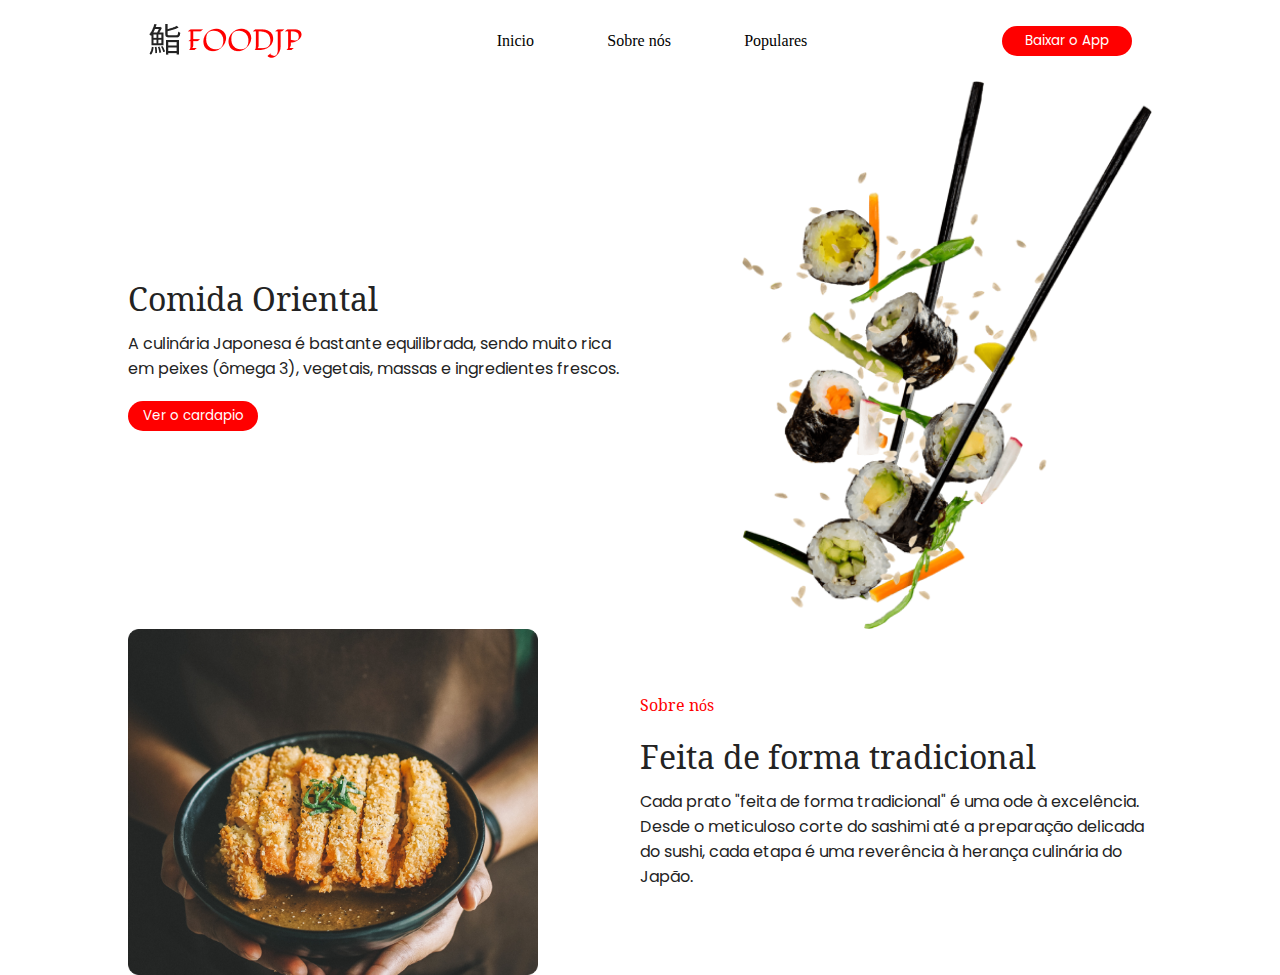
==== src/index.html @ a8c28cef "Ciração de uma home page de cardapio" ====
<!DOCTYPE html>
<html lang="pt-br">
<head>
    <meta charset="UTF-8">
    <meta name="viewport" content="width=device-width, initial-scale=1.0">
    <link rel="stylesheet" href="style.css">
    <link rel="preconnect" href="https://fonts.googleapis.com">
    <link rel="preconnect" href="https://fonts.gstatic.com" crossorigin>
    <link href="https://fonts.googleapis.com/css2?family=Koh+Santepheap:wght@100;300;400;700;900&display=swap" rel="stylesheet">
    <link href="https://fonts.googleapis.com/css2?family=Koh+Santepheap:wght@100;300;400;700;900&family=Poppins:ital,wght@0,100;0,200;0,300;0,400;0,500;0,600;0,700;0,800;0,900;1,100;1,200;1,300;1,400;1,500;1,600;1,700;1,800;1,900&display=swap" rel="stylesheet">

    <link rel="shortcut icon" href="./assets/favicon.ico" type="image/x-icon">
    <title>FoodJP</title>
</head>

<body>
    <header>
        <img src="./assets/logo.png" alt="Logo FoodJp" class="logo">

        <nav>
            <ul>
                <li>Inicio</li>
                <li>Sobre nós</li>
                <li>Populares</li>
            </ul>
            
        </nav>

        <button>Baixar o App</button>

    </header>

    <main>
        <section>
            <div>
                <p class="title">Comida Oriental</p>
                <p>A culinária Japonesa é bastante equilibrada, sendo muito rica em peixes (ômega 3), vegetais, massas e ingredientes frescos.</p>
                <button>Ver o cardapio</button>
            </div>
            <img src="./assets/sushi com hashi.png" alt="Foto de sushi">
        </section>

        <section>
            <img src="./assets/img segurando prato.png" alt="Bowl de comida">

            <div>
                <p class="about">Sobre nós</p>
                <p class="title">Feita de forma tradicional</p>
                <p>Cada prato "feita de forma tradicional" é uma ode à excelência. Desde o meticuloso corte do sashimi até a preparação delicada do sushi, cada etapa é uma reverência à herança culinária do Japão.</p>
            </div>
        </section>
    </main>
    
</body>
</html>
---- src/style.css ----
* {
  margin: 0;
  padding: 0;
  box-sizing: border-box;
}

body {
  margin: 0 10%;
}

header {
  display: flex;
  padding: 20px;
  justify-content: space-between;
  align-items: center;
}

ul {
  display: flex;
  align-items: center;
  justify-content: space-around;
  width: 30vw;
  list-style: none;
}

button {
  width: 130px;
  height: 30px;
  border-radius: 60px;
  background-color: #ff0000;
  color: white;
  border: none;
  font-size: 0, 5rem;
  font-family: Poppins;
}

section {
  display: flex;
  justify-content: space-between;
  align-items: center;
}
section img {
  width: 40%;
  height: auto;
}
section div {
  display: flex;
  width: 50%;
  flex-direction: column;
}
section div .title {
  font-size: 2rem;
  font-family: "Koh Santepheap";
  padding: 0 100px 10px 0;
  color: #232323;
}
section div p {
  font-size: 0, 5rem;
  font-family: Poppins;
  padding: 0 0 20px 0;
  color: #232323;
}
section div .about {
  font-size: 1rem;
  font-family: "Koh Santepheap";
  color: #ff0000;
}/*# sourceMappingURL=style.css.map */
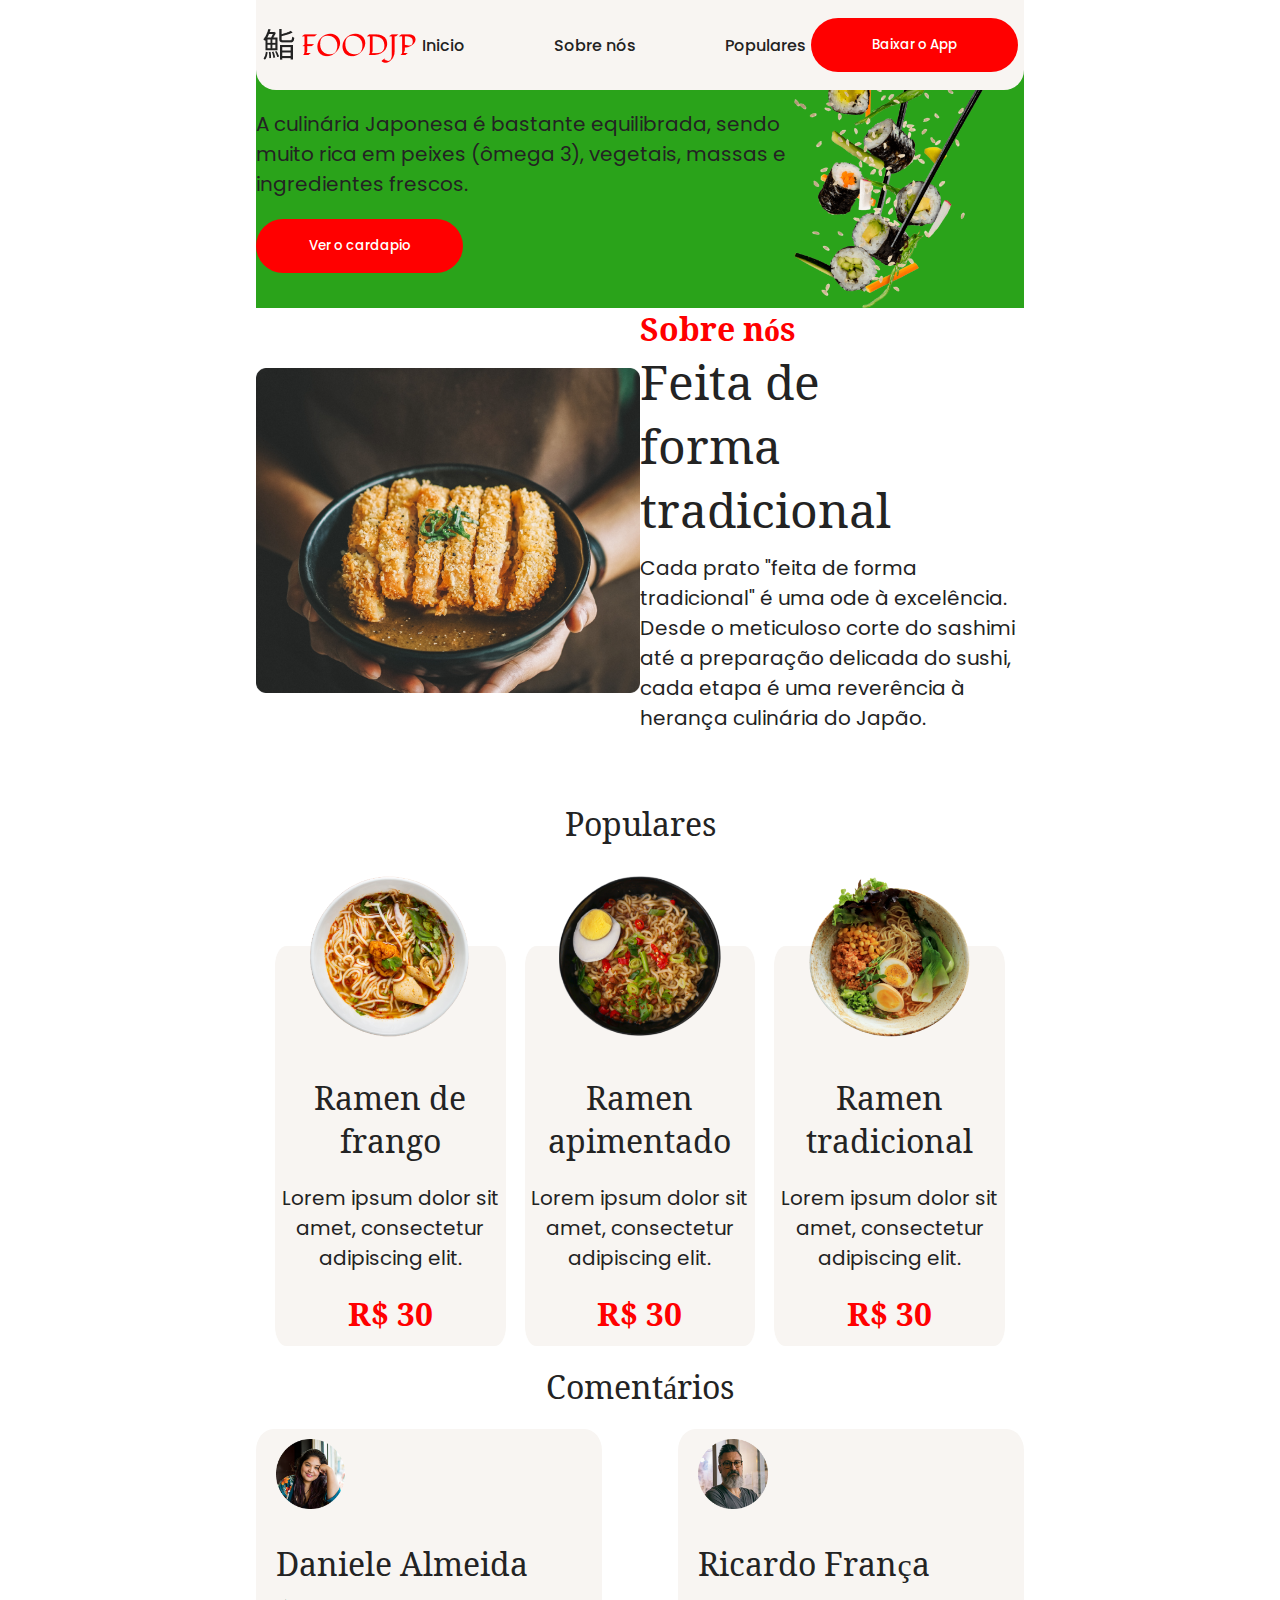
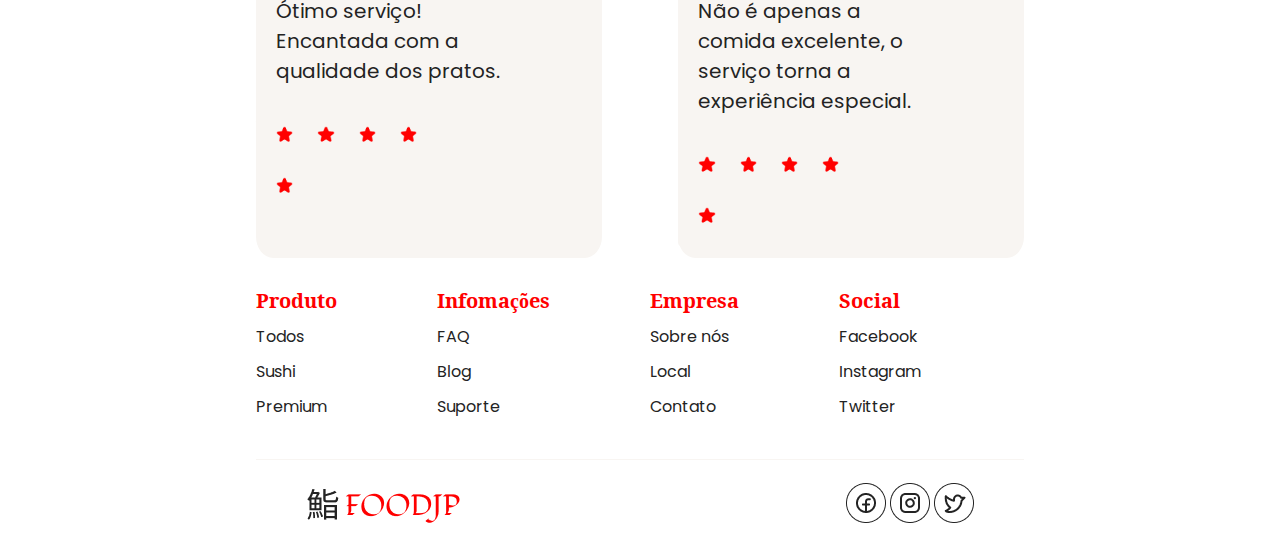
==== commit e1448029: "Feita muitas alterações nao sei nem o que commitar." ====
--- a/src/index.html
+++ b/src/index.html
@@ -1,29 +1,40 @@
 <!DOCTYPE html>
 <html lang="pt-br">
+
 <head>
     <meta charset="UTF-8">
     <meta name="viewport" content="width=device-width, initial-scale=1.0">
     <link rel="stylesheet" href="style.css">
     <link rel="preconnect" href="https://fonts.googleapis.com">
     <link rel="preconnect" href="https://fonts.gstatic.com" crossorigin>
-    <link href="https://fonts.googleapis.com/css2?family=Koh+Santepheap:wght@100;300;400;700;900&display=swap" rel="stylesheet">
-    <link href="https://fonts.googleapis.com/css2?family=Koh+Santepheap:wght@100;300;400;700;900&family=Poppins:ital,wght@0,100;0,200;0,300;0,400;0,500;0,600;0,700;0,800;0,900;1,100;1,200;1,300;1,400;1,500;1,600;1,700;1,800;1,900&display=swap" rel="stylesheet">
+    <link href="https://fonts.googleapis.com/css2?family=Koh+Santepheap:wght@100;300;400;700;900&display=swap"
+        rel="stylesheet">
+    <link
+        href="https://fonts.googleapis.com/css2?family=Koh+Santepheap:wght@100;300;400;700;900&family=Poppins:ital,wght@0,100;0,200;0,300;0,400;0,500;0,600;0,700;0,800;0,900;1,100;1,200;1,300;1,400;1,500;1,600;1,700;1,800;1,900&display=swap"
+        rel="stylesheet">
 
     <link rel="shortcut icon" href="./assets/favicon.ico" type="image/x-icon">
     <title>FoodJP</title>
+
+    <style>
+        /* Estilo básico para o scroll suave */
+        html {
+            scroll-behavior: smooth;
+        }
+    </style>
+
 </head>
 
 <body>
     <header>
         <img src="./assets/logo.png" alt="Logo FoodJp" class="logo">
 
-        <nav>
+        <nav class="navCabecario">
             <ul>
-                <li>Inicio</li>
-                <li>Sobre nós</li>
-                <li>Populares</li>
+                <li><a href="#inicio">Inicio</a></li>
+                <li><a href="#sobreNos">Sobre nós</a></li>
+                <li><a href="#populares">Populares</a></li>
             </ul>
-            
         </nav>
 
         <button>Baixar o App</button>
@@ -31,25 +42,126 @@
     </header>
 
     <main>
-        <section>
+        <section class="inicio" id="inicio"> <!--Inicio-->
             <div>
-                <p class="title">Comida Oriental</p>
+                <h2>Comida Oriental</h2>
                 <p>A culinária Japonesa é bastante equilibrada, sendo muito rica em peixes (ômega 3), vegetais, massas e ingredientes frescos.</p>
                 <button>Ver o cardapio</button>
             </div>
-            <img src="./assets/sushi com hashi.png" alt="Foto de sushi">
+
+            <img class="sushi" src="./assets/sushi com hashi.png" alt="Foto de sushi">
         </section>
 
-        <section>
-            <img src="./assets/img segurando prato.png" alt="Bowl de comida">
+        <section class="sobreNos" id="sobreNos"> <!--Sobre nos-->
+            <img class="noodle" src="./assets/img segurando prato.png" alt="Bowl de comida">
 
             <div>
-                <p class="about">Sobre nós</p>
-                <p class="title">Feita de forma tradicional</p>
+                <h3 class="sobreNosTxt">Sobre nós</h3>
+                <h2>Feita de forma tradicional</h2>
                 <p>Cada prato "feita de forma tradicional" é uma ode à excelência. Desde o meticuloso corte do sashimi até a preparação delicada do sushi, cada etapa é uma reverência à herança culinária do Japão.</p>
             </div>
         </section>
+        
+        <h1 class="popularesTxt" >Populares</h1>
+
+        <section class="populares" > <!--Populares-->
+
+            <div>
+                <img src="./assets/noodle branco.png" alt="Bowl branco com macarrão">
+                <h3>Ramen de frango</h3>
+                <p>Lorem ipsum dolor sit amet, consectetur adipiscing elit.</p>
+                <p class="preco">R$ 30</p>
+            </div>
+
+            <div>
+                <img src="./assets/noodle preto.png" alt="Bowl preto com macarrão">
+                <h3>Ramen apimentado</h3>
+                <p>Lorem ipsum dolor sit amet, consectetur adipiscing elit.</p>
+                <p class="preco">R$ 30</p>
+            </div>
+
+            <div>
+                <img src="./assets/noodle bege.png" alt="Bowl bege com macarrão">
+                <h3>Ramen tradicional</h3>
+                <p>Lorem ipsum dolor sit amet, consectetur adipiscing elit.</p>
+                <p class="preco">R$ 30</p>
+            </div>
+        </section>
+
+        <h1 class="comentarioTxt">Comentários</h1>
+
+        <section class="comentarios"> <!--Comentarios-->
+            <div>
+                <img src="./assets/img profile 1.png" alt="Foto de muma mulher">
+                <h3>Daniele Almeida</h3>
+                <p>Ótimo serviço! Encantada com a qualidade dos pratos.</p>
+
+                <div class="avaliacao">
+                    <img src="./assets/Star.png" alt="Estrela vermelha">
+                    <img src="./assets/Star.png" alt="Estrela vermelha">
+                    <img src="./assets/Star.png" alt="Estrela vermelha">
+                    <img src="./assets/Star.png" alt="Estrela vermelha">
+                    <img src="./assets/Star.png" alt="Estrela vermelha">
+                </div>
+            </div>
+
+            <div>
+                <img src="./assets/img profile 2.png" alt="Foto de um homem">
+                <h3>Ricardo França</h3>
+                <p>Não é apenas a comida excelente, o serviço torna a experiência especial.</p>
+                
+                <div class="avaliacao">
+                    <img src="./assets/Star.png" alt="Estrela vermelha">
+                    <img src="./assets/Star.png" alt="Estrela vermelha">
+                    <img src="./assets/Star.png" alt="Estrela vermelha">
+                    <img src="./assets/Star.png" alt="Estrela vermelha">
+                    <img src="./assets/Star.png" alt="Estrela vermelha">
+                </div>
+            </div>
+
+        </section>
+
+        <nav class="navFooter">
+            <ul>
+                <h2>Produto</h2>
+                <li><a href="#">Todos</a></li>
+                <li><a href="#">Sushi</a></li>
+                <li><a href="#">Premium</a></li>
+            </ul>
+            <ul>
+                <h2>Infomações</h2>
+                <li><a href="#">FAQ</a></li>
+                <li><a href="#">Blog</a></li>
+                <li><a href="#">Suporte</a></li>
+            </ul>
+            <ul>
+                <h2>Empresa</h2>
+                <li><a href="#">Sobre nós</a></li>
+                <li><a href="#">Local</a></li>
+                <li><a href="#">Contato</a></li>
+            </ul>
+            <ul>
+                <h2>Social</h2>
+                <li><a href="#">Facebook</a></li>
+                <li><a href="#">Instagram</a></li>
+                <li><a href="#">Twitter</a></li>
+            </ul>
+        </nav>
     </main>
-    
+
+    <hr class="linhaFooter">
+
+    <footer>
+        <img src="./assets/logo.png" alt="">
+
+        <nav>
+            <ul>
+                <il><a href="#"><img src="./assets/face.png" alt="Logo facebook"></a></il>
+                <il><a href="#"><img src="./assets/insta.png" alt="Logo instagram"></a></il>
+                <il><a href="#"><img src="./assets/twwiter X.png" alt="Logo twitter"></a></il>
+            </ul>
+        </nav>
+    </footer>
 </body>
+
 </html>--- a/src/style.css
+++ b/src/style.css
@@ -5,63 +5,238 @@
 }
 
 body {
-  margin: 0 10%;
+  width: 60vw;
+  margin: 0 auto;
 }
 
 header {
   display: flex;
-  padding: 20px;
+  width: 60vw;
+  height: 10vh;
+  margin: 0 auto;
+  justify-content: space-evenly;
+  align-items: center;
+  position: fixed;
+  z-index: 1000;
+  background-color: #F8F5F2;
+  border-radius: 0 0 20px 20px;
+}
+header .navCabecario ul {
+  display: flex;
   justify-content: space-between;
-  align-items: center;
-}
-
-ul {
-  display: flex;
-  align-items: center;
-  justify-content: space-around;
   width: 30vw;
-  list-style: none;
+  list-style-type: none;
+}
+header .navCabecario ul li {
+  font-size: 1, 25rem;
+  font-family: Poppins;
+  font-weight: 500;
+  color: #232323;
+}
+header .navCabecario ul li a {
+  text-decoration: none;
+  color: #232323;
+}
+
+.inicio {
+  display: flex;
+  justify-content: space-evenly;
+  align-items: center;
+  background-color: #2aa31a;
+}
+.inicio .sushi {
+  width: 30%;
+  height: auto;
+}
+.inicio h2 {
+  font-size: 3rem;
+  font-family: "Koh Santepheap";
+  font-weight: 400;
+  padding: 0 100px 10px 0;
+  color: #232323;
+}
+.inicio p {
+  font-size: 1.25rem;
+  font-family: "Poppins";
+  padding: 0 0 20px 0;
+  color: #232323;
+}
+
+.sobreNos {
+  display: flex;
+  justify-content: space-evenly;
+  align-items: center;
+}
+.sobreNos .noodle {
+  width: 50%;
+  height: auto;
+}
+.sobreNos .sobreNosTxt {
+  color: #ff0000;
+  font-family: "Koh Santepheap";
+  font-size: 2rem;
+}
+.sobreNos h2 {
+  font-size: 3rem;
+  font-family: "Koh Santepheap";
+  font-weight: 400;
+  padding: 0 100px 10px 0;
+  color: #232323;
+}
+.sobreNos p {
+  font-size: 1.25rem;
+  font-family: "Poppins";
+  padding: 0 0 20px 0;
+  color: #232323;
+}
+
+.popularesTxt {
+  display: flex;
+  justify-content: center;
+  margin: 50px 0 100px 0;
+  font-size: 2rem;
+  font-family: "Koh Santepheap";
+  font-weight: 400;
+  color: #232323;
+}
+
+.populares {
+  display: flex;
+  justify-content: space-evenly;
+}
+.populares div {
+  display: flex;
+  flex-direction: column;
+  align-items: center;
+  text-align: center;
+  border-radius: 5%;
+  background-color: #F8F5F2;
+  width: 30%;
+}
+.populares div img {
+  width: 70%;
+  position: relative;
+  top: -70px;
+}
+.populares div h3 {
+  margin: -30px 0px 20px 0px;
+  font-size: 2rem;
+  font-family: "Koh Santepheap";
+  font-weight: 400;
+  color: #232323;
+}
+.populares div p {
+  font-size: 1.25rem;
+  font-family: "Poppins";
+  padding: 0 0 20px 0;
+  color: #232323;
+}
+.populares div .preco {
+  font-size: 2rem;
+  font-family: "Koh Santepheap";
+  font-weight: bold;
+  padding: 0 0 10px 0;
+  color: #ff0000;
+}
+
+.comentarioTxt {
+  display: flex;
+  justify-content: center;
+  margin: 20px 0 20px 0;
+  font-size: 2rem;
+  font-family: "Koh Santepheap";
+  font-weight: 400;
+  color: #232323;
+}
+
+.comentarios {
+  display: flex;
+  justify-content: space-between;
+}
+.comentarios div {
+  width: 45%;
+  border-radius: 5%;
+  background-color: #F8F5F2;
+}
+.comentarios img {
+  width: 20%;
+  margin: 10px 0 20px 20px;
+}
+.comentarios h3 {
+  width: 80%;
+  display: flex;
+  margin: 10px 0 10px 20px;
+  font-size: 2rem;
+  font-family: "Koh Santepheap";
+  font-weight: 400;
+  color: #232323;
+}
+.comentarios p {
+  width: 70%;
+  margin: 10px 0 20px 20px;
+  font-size: 1.25rem;
+  font-family: "Poppins";
+  padding: 0 0 20px 0;
+  color: #232323;
+}
+.comentarios .avaliacao {
+  flex-direction: row;
+  width: 50%;
+  margin: -10px 0 10px 0px;
+}
+.comentarios .avaliacao img {
+  width: 10%;
+}
+
+.navFooter {
+  display: flex;
+  margin: 30px 0 30px 0;
+  gap: 100px;
+}
+.navFooter ul {
+  list-style-type: none;
+}
+.navFooter ul h2 {
+  display: flex;
+  margin-bottom: 10px;
+  font-size: 1.25rem;
+  font-family: "Koh Santepheap";
+  color: #ff0000;
+}
+.navFooter ul a {
+  display: flex;
+  font-size: 1rem;
+  font-family: "Poppins";
+  font-weight: 400;
+  color: #232323;
+  text-decoration: none;
+  padding-bottom: 10px;
+}
+
+.linhaFooter {
+  border: none;
+  height: 1px;
+  background-color: #F8F5F2;
+}
+
+footer {
+  display: flex;
+  height: 10vh;
+  justify-content: space-between;
+  align-items: center;
+  margin: 50px 0 20 0;
+  padding: 0 50px 0 50px;
 }
 
 button {
-  width: 130px;
-  height: 30px;
+  width: 207px;
+  height: 54px;
   border-radius: 60px;
+  padding: 12px 40px 12px 40px;
   background-color: #ff0000;
   color: white;
   border: none;
-  font-size: 0, 5rem;
+  font-size: 1, 25rem;
   font-family: Poppins;
-}
-
-section {
-  display: flex;
-  justify-content: space-between;
-  align-items: center;
-}
-section img {
-  width: 40%;
-  height: auto;
-}
-section div {
-  display: flex;
-  width: 50%;
-  flex-direction: column;
-}
-section div .title {
-  font-size: 2rem;
-  font-family: "Koh Santepheap";
-  padding: 0 100px 10px 0;
-  color: #232323;
-}
-section div p {
-  font-size: 0, 5rem;
-  font-family: Poppins;
-  padding: 0 0 20px 0;
-  color: #232323;
-}
-section div .about {
-  font-size: 1rem;
-  font-family: "Koh Santepheap";
-  color: #ff0000;
+  font-weight: 500;
 }/*# sourceMappingURL=style.css.map */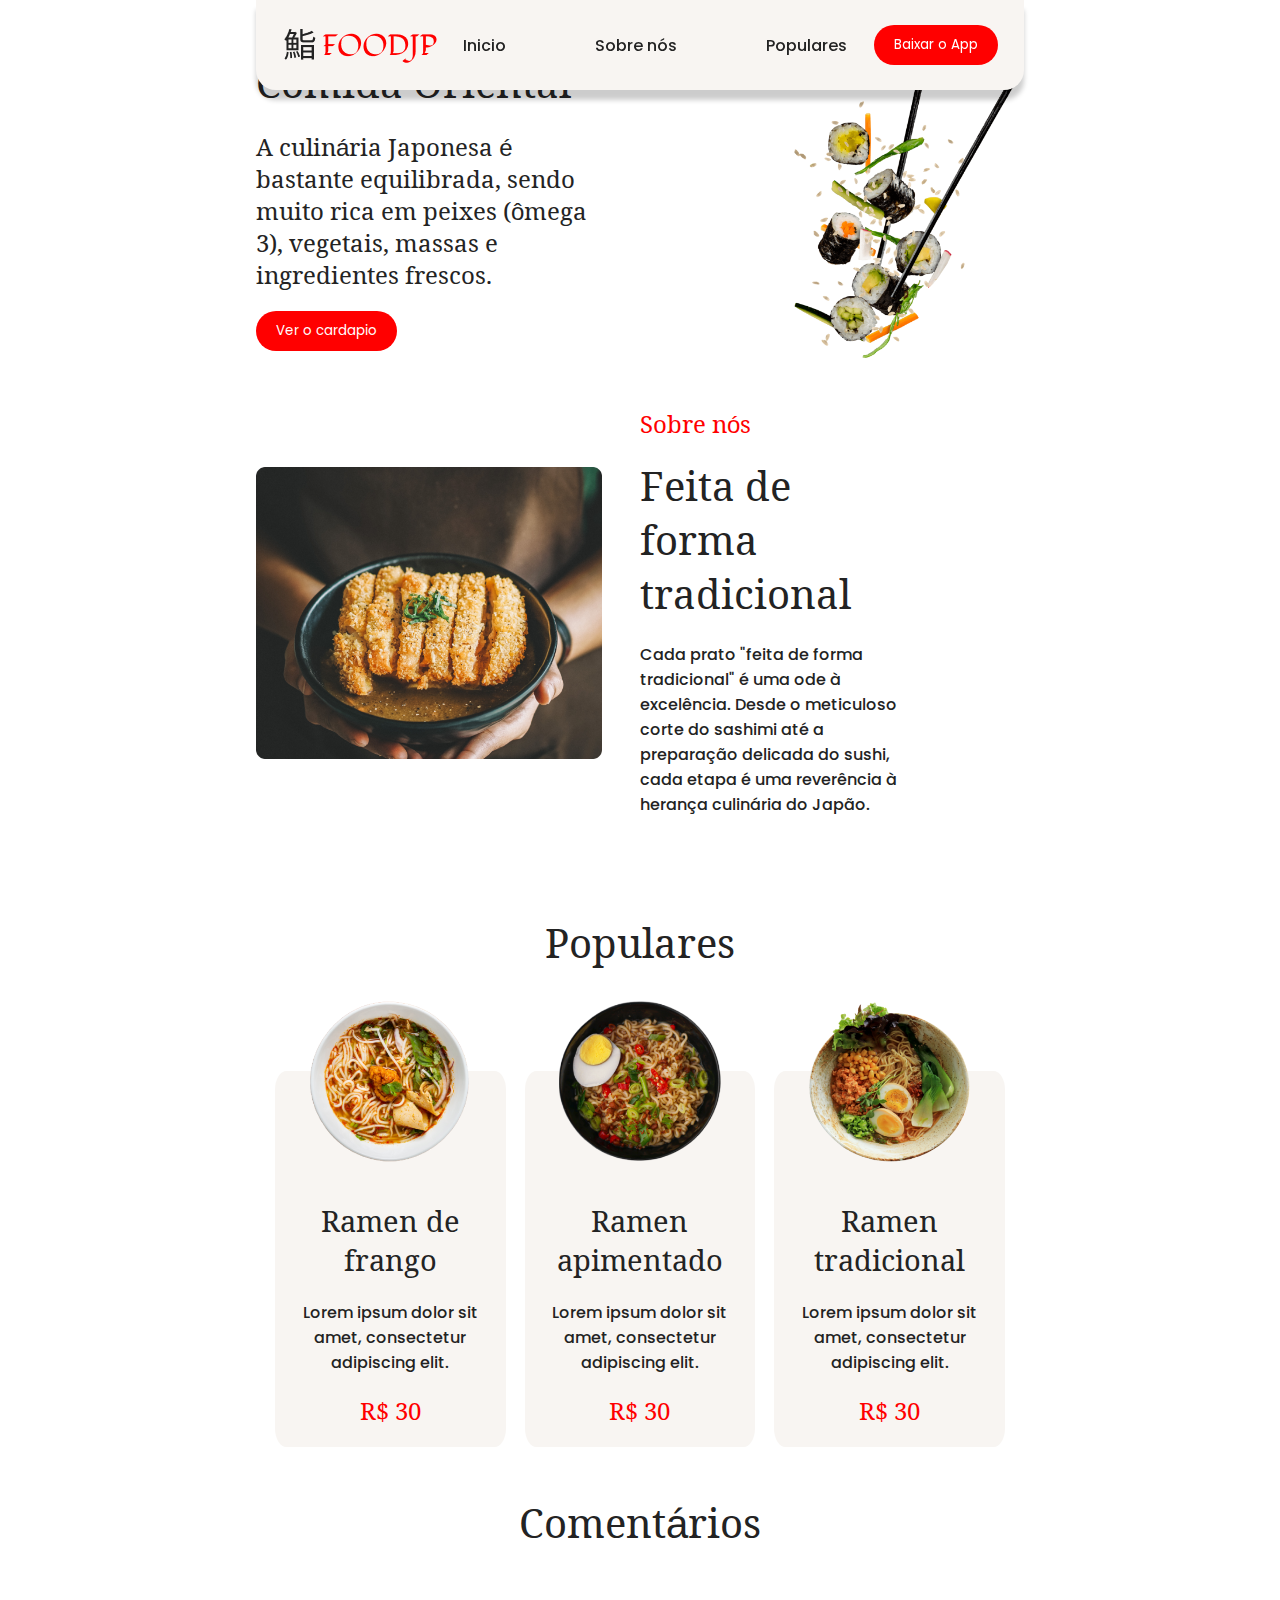
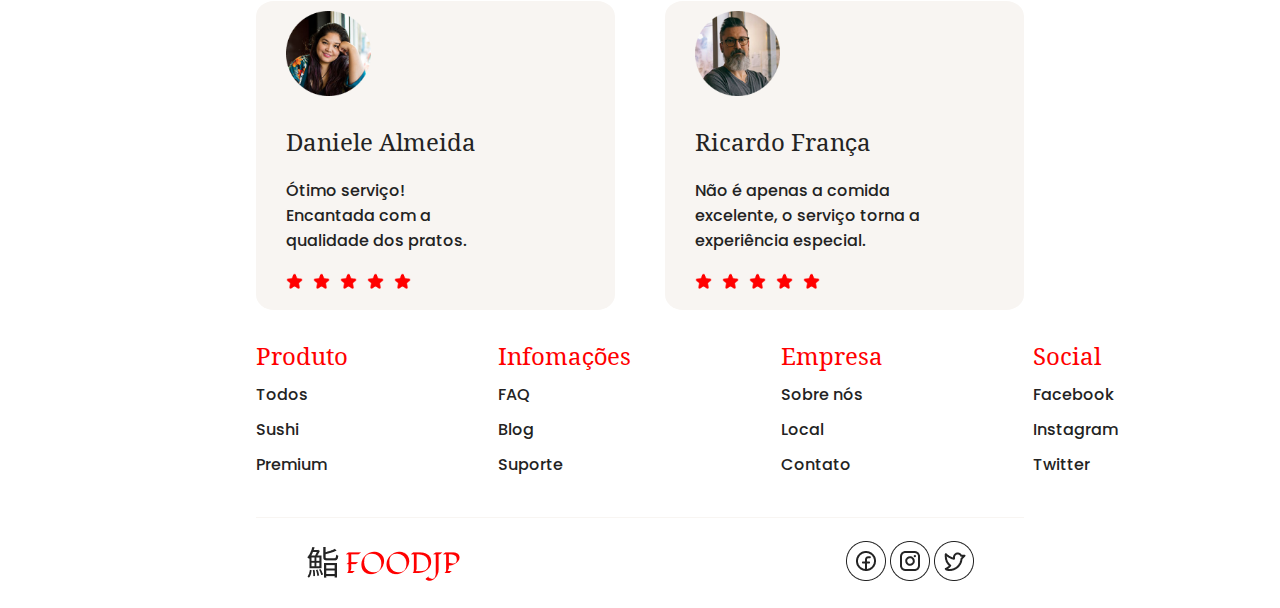
==== commit 93ce8750: "Terminado a page, feito muitas coisas" ====
--- a/src/index.html
+++ b/src/index.html
@@ -7,17 +7,12 @@
     <link rel="stylesheet" href="style.css">
     <link rel="preconnect" href="https://fonts.googleapis.com">
     <link rel="preconnect" href="https://fonts.gstatic.com" crossorigin>
-    <link href="https://fonts.googleapis.com/css2?family=Koh+Santepheap:wght@100;300;400;700;900&display=swap"
-        rel="stylesheet">
-    <link
-        href="https://fonts.googleapis.com/css2?family=Koh+Santepheap:wght@100;300;400;700;900&family=Poppins:ital,wght@0,100;0,200;0,300;0,400;0,500;0,600;0,700;0,800;0,900;1,100;1,200;1,300;1,400;1,500;1,600;1,700;1,800;1,900&display=swap"
-        rel="stylesheet">
+    <link href="https://fonts.googleapis.com/css2?family=Koh+Santepheap:wght@100;300;400;700;900&family=Poppins:ital,wght@0,100;0,200;0,300;0,400;0,500;0,600;0,700;0,800;0,900;1,100;1,200;1,300;1,400;1,500;1,600;1,700;1,800;1,900&display=swap" rel="stylesheet">
 
     <link rel="shortcut icon" href="./assets/favicon.ico" type="image/x-icon">
-    <title>FoodJP</title>
+    <title>Food-JP</title>
 
     <style>
-        /* Estilo básico para o scroll suave */
         html {
             scroll-behavior: smooth;
         }
@@ -27,141 +22,150 @@
 
 <body>
     <header>
-        <img src="./assets/logo.png" alt="Logo FoodJp" class="logo">
-
-        <nav class="navCabecario">
-            <ul>
-                <li><a href="#inicio">Inicio</a></li>
-                <li><a href="#sobreNos">Sobre nós</a></li>
-                <li><a href="#populares">Populares</a></li>
-            </ul>
-        </nav>
-
-        <button>Baixar o App</button>
-
+      <img src="./assets/logo.png" alt="Logo FoodJp" class="logo" />
+  
+      <nav class="navCabecario">
+        <ul>
+          <li><a href="#inicio">Inicio</a></li>
+          <li><a href="#sobreNos">Sobre nós</a></li>
+          <li><a href="#populares">Populares</a></li>
+        </ul>
+      </nav>
+  
+      <button>Baixar o App</button>
     </header>
-
+  
     <main>
-        <section class="inicio" id="inicio"> <!--Inicio-->
-            <div>
-                <h2>Comida Oriental</h2>
-                <p>A culinária Japonesa é bastante equilibrada, sendo muito rica em peixes (ômega 3), vegetais, massas e ingredientes frescos.</p>
-                <button>Ver o cardapio</button>
-            </div>
-
-            <img class="sushi" src="./assets/sushi com hashi.png" alt="Foto de sushi">
-        </section>
-
-        <section class="sobreNos" id="sobreNos"> <!--Sobre nos-->
-            <img class="noodle" src="./assets/img segurando prato.png" alt="Bowl de comida">
-
-            <div>
-                <h3 class="sobreNosTxt">Sobre nós</h3>
-                <h2>Feita de forma tradicional</h2>
-                <p>Cada prato "feita de forma tradicional" é uma ode à excelência. Desde o meticuloso corte do sashimi até a preparação delicada do sushi, cada etapa é uma reverência à herança culinária do Japão.</p>
-            </div>
-        </section>
-        
-        <h1 class="popularesTxt" >Populares</h1>
-
-        <section class="populares" > <!--Populares-->
-
-            <div>
-                <img src="./assets/noodle branco.png" alt="Bowl branco com macarrão">
-                <h3>Ramen de frango</h3>
-                <p>Lorem ipsum dolor sit amet, consectetur adipiscing elit.</p>
-                <p class="preco">R$ 30</p>
-            </div>
-
-            <div>
-                <img src="./assets/noodle preto.png" alt="Bowl preto com macarrão">
-                <h3>Ramen apimentado</h3>
-                <p>Lorem ipsum dolor sit amet, consectetur adipiscing elit.</p>
-                <p class="preco">R$ 30</p>
-            </div>
-
-            <div>
-                <img src="./assets/noodle bege.png" alt="Bowl bege com macarrão">
-                <h3>Ramen tradicional</h3>
-                <p>Lorem ipsum dolor sit amet, consectetur adipiscing elit.</p>
-                <p class="preco">R$ 30</p>
-            </div>
-        </section>
-
-        <h1 class="comentarioTxt">Comentários</h1>
-
-        <section class="comentarios"> <!--Comentarios-->
-            <div>
-                <img src="./assets/img profile 1.png" alt="Foto de muma mulher">
-                <h3>Daniele Almeida</h3>
-                <p>Ótimo serviço! Encantada com a qualidade dos pratos.</p>
-
-                <div class="avaliacao">
-                    <img src="./assets/Star.png" alt="Estrela vermelha">
-                    <img src="./assets/Star.png" alt="Estrela vermelha">
-                    <img src="./assets/Star.png" alt="Estrela vermelha">
-                    <img src="./assets/Star.png" alt="Estrela vermelha">
-                    <img src="./assets/Star.png" alt="Estrela vermelha">
-                </div>
-            </div>
-
-            <div>
-                <img src="./assets/img profile 2.png" alt="Foto de um homem">
-                <h3>Ricardo França</h3>
-                <p>Não é apenas a comida excelente, o serviço torna a experiência especial.</p>
-                
-                <div class="avaliacao">
-                    <img src="./assets/Star.png" alt="Estrela vermelha">
-                    <img src="./assets/Star.png" alt="Estrela vermelha">
-                    <img src="./assets/Star.png" alt="Estrela vermelha">
-                    <img src="./assets/Star.png" alt="Estrela vermelha">
-                    <img src="./assets/Star.png" alt="Estrela vermelha">
-                </div>
-            </div>
-
-        </section>
-
-        <nav class="navFooter">
-            <ul>
-                <h2>Produto</h2>
-                <li><a href="#">Todos</a></li>
-                <li><a href="#">Sushi</a></li>
-                <li><a href="#">Premium</a></li>
-            </ul>
-            <ul>
-                <h2>Infomações</h2>
-                <li><a href="#">FAQ</a></li>
-                <li><a href="#">Blog</a></li>
-                <li><a href="#">Suporte</a></li>
-            </ul>
-            <ul>
-                <h2>Empresa</h2>
-                <li><a href="#">Sobre nós</a></li>
-                <li><a href="#">Local</a></li>
-                <li><a href="#">Contato</a></li>
-            </ul>
-            <ul>
-                <h2>Social</h2>
-                <li><a href="#">Facebook</a></li>
-                <li><a href="#">Instagram</a></li>
-                <li><a href="#">Twitter</a></li>
-            </ul>
-        </nav>
+      <section class="inicio" id="inicio">
+        <!--Inicio-->
+        <div>
+          <h2>Comida Oriental</h2>
+          <p>A culinária Japonesa é bastante equilibrada, sendo muito rica em peixes (ômega 3), vegetais, massas e ingredientes frescos.</p>
+          <button>Ver o cardapio</button>
+        </div>
+  
+        <img class="sushi" src="./assets/sushi com hashi.png" alt="Foto de sushi" />
+      </section>
+  
+      <section id="sobreNos" class="sobreNos" >
+        <!--Sobre nos-->
+        <img  class="noodle" src="./assets/img segurando prato.png" alt="Bowl de comida" />
+  
+        <div>
+          <h3 class="sobreNosTxt">Sobre nós</h3>
+          <h2>Feita de forma tradicional</h2>
+          <p>Cada prato "feita de forma tradicional" é uma ode à excelência. Desde o meticuloso corte do sashimi até a preparação delicada do sushi, cada etapa é uma reverência à herança culinária do Japão.</p>
+        </div>
+      </section>
+  
+      <h1 id="populares" class="popularesTxt">Populares</h1>
+  
+      <section class="populares">
+        <!--Populares-->
+  
+        <div>
+          <img src="./assets/noodle branco.png" alt="Bowl branco com macarrão" />
+          <h3>Ramen de frango</h3>
+          <p>Lorem ipsum dolor sit amet, consectetur adipiscing elit.</p>
+          <p class="preco">R$ 30</p>
+        </div>
+  
+        <div>
+          <img src="./assets/noodle preto.png" alt="Bowl preto com macarrão" />
+          <h3>Ramen apimentado</h3>
+          <p>Lorem ipsum dolor sit amet, consectetur adipiscing elit.</p>
+          <p class="preco">R$ 30</p>
+        </div>
+  
+        <div>
+          <img src="./assets/noodle bege.png" alt="Bowl bege com macarrão" />
+          <h3>Ramen tradicional</h3>
+          <p>Lorem ipsum dolor sit amet, consectetur adipiscing elit.</p>
+          <p class="preco">R$ 30</p>
+        </div>
+      </section>
+  
+      <h1 class="comentarioTxt">Comentários</h1>
+  
+      <section class="comentarios">
+        <!--Comentarios-->
+        <div>
+          <img class="fotoAvaliacao" src="./assets/img profile 1.png" alt="Foto de muma mulher" />
+          <h3>Daniele Almeida</h3>
+          <p>Ótimo serviço! Encantada com a qualidade dos pratos.</p>
+  
+          <div class="estrelas">
+            <img src="./assets/Star.png" alt="Estrela vermelha" />
+            <img src="./assets/Star.png" alt="Estrela vermelha" />
+            <img src="./assets/Star.png" alt="Estrela vermelha" />
+            <img src="./assets/Star.png" alt="Estrela vermelha" />
+            <img src="./assets/Star.png" alt="Estrela vermelha" />
+          </div>
+        </div>
+  
+        <div>
+          <img class="fotoAvaliacao" src="./assets/img profile 2.png" alt="Foto de um homem" />
+          <h3>Ricardo França</h3>
+          <p class="paragrafoRicardo">Não é apenas a comida excelente, o serviço torna a experiência especial.</p>
+  
+          <div class="estrelas">
+            <img src="./assets/Star.png" alt="Estrela vermelha" />
+            <img src="./assets/Star.png" alt="Estrela vermelha" />
+            <img src="./assets/Star.png" alt="Estrela vermelha" />
+            <img src="./assets/Star.png" alt="Estrela vermelha" />
+            <img src="./assets/Star.png" alt="Estrela vermelha" />
+          </div>
+        </div>
+      </section>
+  
+      <nav class="navFooter">
+        <ul>
+          <h2>Produto</h2>
+          <li><a href="#">Todos</a></li>
+          <li><a href="#">Sushi</a></li>
+          <li><a href="#">Premium</a></li>
+        </ul>
+        <ul>
+          <h2>Infomações</h2>
+          <li><a href="#">FAQ</a></li>
+          <li><a href="#">Blog</a></li>
+          <li><a href="#">Suporte</a></li>
+        </ul>
+        <ul>
+          <h2>Empresa</h2>
+          <li><a href="#">Sobre nós</a></li>
+          <li><a href="#">Local</a></li>
+          <li><a href="#">Contato</a></li>
+        </ul>
+        <ul>
+          <h2>Social</h2>
+          <li><a href="#">Facebook</a></li>
+          <li><a href="#">Instagram</a></li>
+          <li><a href="#">Twitter</a></li>
+        </ul>
+      </nav>
     </main>
-
-    <hr class="linhaFooter">
-
+  
+    <hr class="linhaFooter" />
+  
     <footer>
-        <img src="./assets/logo.png" alt="">
-
-        <nav>
-            <ul>
-                <il><a href="#"><img src="./assets/face.png" alt="Logo facebook"></a></il>
-                <il><a href="#"><img src="./assets/insta.png" alt="Logo instagram"></a></il>
-                <il><a href="#"><img src="./assets/twwiter X.png" alt="Logo twitter"></a></il>
-            </ul>
-        </nav>
+      <img src="./assets/logo.png" alt="" />
+  
+      <nav>
+        <ul>
+          <il
+            ><a href="#"><img src="./assets/face.png" alt="Logo facebook" /></a
+          ></il>
+          <il
+            ><a href="#"><img src="./assets/insta.png" alt="Logo instagram" /></a
+          ></il>
+          <il
+            ><a href="#"><img src="./assets/twwiter X.png" alt="Logo twitter" /></a
+          ></il>
+        </ul>
+      </nav>
     </footer>
-</body>
+  </body>
+  
 
 </html>--- a/src/style.css
+++ b/src/style.css
@@ -9,234 +9,295 @@
   margin: 0 auto;
 }
 
-header {
-  display: flex;
-  width: 60vw;
-  height: 10vh;
-  margin: 0 auto;
-  justify-content: space-evenly;
-  align-items: center;
-  position: fixed;
-  z-index: 1000;
-  background-color: #F8F5F2;
-  border-radius: 0 0 20px 20px;
-}
-header .navCabecario ul {
-  display: flex;
-  justify-content: space-between;
-  width: 30vw;
-  list-style-type: none;
-}
-header .navCabecario ul li {
-  font-size: 1, 25rem;
-  font-family: Poppins;
-  font-weight: 500;
-  color: #232323;
-}
-header .navCabecario ul li a {
-  text-decoration: none;
-  color: #232323;
-}
-
-.inicio {
-  display: flex;
-  justify-content: space-evenly;
-  align-items: center;
-  background-color: #2aa31a;
-}
-.inicio .sushi {
-  width: 30%;
-  height: auto;
-}
-.inicio h2 {
-  font-size: 3rem;
-  font-family: "Koh Santepheap";
-  font-weight: 400;
-  padding: 0 100px 10px 0;
-  color: #232323;
-}
-.inicio p {
-  font-size: 1.25rem;
-  font-family: "Poppins";
-  padding: 0 0 20px 0;
-  color: #232323;
-}
-
-.sobreNos {
-  display: flex;
-  justify-content: space-evenly;
-  align-items: center;
-}
-.sobreNos .noodle {
-  width: 50%;
-  height: auto;
-}
-.sobreNos .sobreNosTxt {
-  color: #ff0000;
-  font-family: "Koh Santepheap";
-  font-size: 2rem;
-}
-.sobreNos h2 {
-  font-size: 3rem;
-  font-family: "Koh Santepheap";
-  font-weight: 400;
-  padding: 0 100px 10px 0;
-  color: #232323;
-}
-.sobreNos p {
-  font-size: 1.25rem;
-  font-family: "Poppins";
-  padding: 0 0 20px 0;
-  color: #232323;
-}
-
-.popularesTxt {
-  display: flex;
-  justify-content: center;
-  margin: 50px 0 100px 0;
-  font-size: 2rem;
-  font-family: "Koh Santepheap";
-  font-weight: 400;
-  color: #232323;
-}
-
-.populares {
-  display: flex;
-  justify-content: space-evenly;
-}
-.populares div {
-  display: flex;
-  flex-direction: column;
-  align-items: center;
-  text-align: center;
-  border-radius: 5%;
-  background-color: #F8F5F2;
-  width: 30%;
-}
-.populares div img {
-  width: 70%;
-  position: relative;
-  top: -70px;
-}
-.populares div h3 {
-  margin: -30px 0px 20px 0px;
-  font-size: 2rem;
-  font-family: "Koh Santepheap";
-  font-weight: 400;
-  color: #232323;
-}
-.populares div p {
-  font-size: 1.25rem;
-  font-family: "Poppins";
-  padding: 0 0 20px 0;
-  color: #232323;
-}
-.populares div .preco {
-  font-size: 2rem;
-  font-family: "Koh Santepheap";
-  font-weight: bold;
-  padding: 0 0 10px 0;
-  color: #ff0000;
-}
-
-.comentarioTxt {
-  display: flex;
-  justify-content: center;
-  margin: 20px 0 20px 0;
-  font-size: 2rem;
-  font-family: "Koh Santepheap";
-  font-weight: 400;
-  color: #232323;
-}
-
-.comentarios {
-  display: flex;
-  justify-content: space-between;
-}
-.comentarios div {
-  width: 45%;
-  border-radius: 5%;
-  background-color: #F8F5F2;
-}
-.comentarios img {
-  width: 20%;
-  margin: 10px 0 20px 20px;
-}
-.comentarios h3 {
-  width: 80%;
-  display: flex;
-  margin: 10px 0 10px 20px;
-  font-size: 2rem;
-  font-family: "Koh Santepheap";
-  font-weight: 400;
-  color: #232323;
-}
-.comentarios p {
-  width: 70%;
-  margin: 10px 0 20px 20px;
-  font-size: 1.25rem;
-  font-family: "Poppins";
-  padding: 0 0 20px 0;
-  color: #232323;
-}
-.comentarios .avaliacao {
-  flex-direction: row;
-  width: 50%;
-  margin: -10px 0 10px 0px;
-}
-.comentarios .avaliacao img {
-  width: 10%;
-}
-
-.navFooter {
-  display: flex;
-  margin: 30px 0 30px 0;
-  gap: 100px;
-}
-.navFooter ul {
-  list-style-type: none;
-}
-.navFooter ul h2 {
-  display: flex;
-  margin-bottom: 10px;
-  font-size: 1.25rem;
-  font-family: "Koh Santepheap";
-  color: #ff0000;
-}
-.navFooter ul a {
-  display: flex;
-  font-size: 1rem;
-  font-family: "Poppins";
-  font-weight: 400;
-  color: #232323;
-  text-decoration: none;
-  padding-bottom: 10px;
-}
-
-.linhaFooter {
-  border: none;
-  height: 1px;
-  background-color: #F8F5F2;
-}
-
-footer {
-  display: flex;
-  height: 10vh;
-  justify-content: space-between;
-  align-items: center;
-  margin: 50px 0 20 0;
-  padding: 0 50px 0 50px;
-}
-
 button {
-  width: 207px;
-  height: 54px;
+  transition: transform 0.3s ease-in-out;
   border-radius: 60px;
-  padding: 12px 40px 12px 40px;
+  padding: 10px 20px;
   background-color: #ff0000;
   color: white;
   border: none;
   font-size: 1, 25rem;
   font-family: Poppins;
-  font-weight: 500;
+}
+button:hover {
+  transform: scale(1.15);
+}
+button:active {
+  transform: scale(0.9);
+}
+
+header {
+  display: flex;
+  width: 60vw;
+  height: 10vh;
+  justify-content: space-evenly;
+  align-items: center;
+  position: fixed;
+  top: 0;
+  z-index: 1000;
+  background-color: #F8F5F2;
+  border-radius: 0 0 20px 20px;
+  box-shadow: 0 10px 5px rgba(0, 0, 0, 0.2);
+}
+header .navCabecario ul {
+  display: flex;
+  justify-content: space-between;
+  width: 30vw;
+  list-style-type: none;
+}
+header .navCabecario ul li {
+  transition: transform 0.3s ease-in-out;
+}
+header .navCabecario ul li:hover {
+  transform: scale(1.15);
+}
+header .navCabecario ul a {
+  text-decoration: none;
+  font-size: 1rem;
+  font-family: "Poppins", sans-serif;
+  font-weight: 500;
+  color: #232323;
+}
+
+.inicio {
+  display: flex;
+  justify-content: space-between;
+  align-items: center;
+  margin-top: 50px;
+}
+.inicio div {
+  display: flex;
+  flex-direction: column;
+  align-items: baseline;
+  width: 50%;
+  gap: 20px;
+}
+.inicio .sushi {
+  width: 30%;
+}
+.inicio h2 {
+  font-size: 2.5rem;
+  font-family: "Koh Santepheap", sans-serif;
+  font-weight: 500;
+  color: #232323;
+}
+.inicio p {
+  font-size: 1.5rem;
+  font-family: "Koh Santepheap", sans-serif;
+  font-weight: 500;
+  color: #232323;
+  width: 90%;
+}
+
+.sobreNos {
+  display: flex;
+  justify-content: space-between;
+  align-items: center;
+  margin-top: 50px;
+}
+.sobreNos div {
+  display: flex;
+  flex-direction: column;
+  align-items: baseline;
+  width: 50%;
+  gap: 20px;
+}
+.sobreNos .noodle {
+  width: 45%;
+}
+.sobreNos .sobreNosTxt {
+  font-size: 1.5rem;
+  font-family: "Koh Santepheap", sans-serif;
+  font-weight: 500;
+  color: #232323;
+  color: #ff0000;
+}
+.sobreNos h2 {
+  font-size: 2.5rem;
+  font-family: "Koh Santepheap", sans-serif;
+  font-weight: 500;
+  color: #232323;
+  width: 60%;
+}
+.sobreNos p {
+  font-size: 1rem;
+  font-family: "Poppins", sans-serif;
+  font-weight: 500;
+  color: #232323;
+  width: 74%;
+}
+
+.popularesTxt {
+  font-size: 2.5rem;
+  font-family: "Koh Santepheap", sans-serif;
+  font-weight: 500;
+  color: #232323;
+  display: flex;
+  justify-content: center;
+  margin: 100px 0;
+}
+
+.populares {
+  display: flex;
+  justify-content: space-evenly;
+  margin-top: 50px;
+}
+.populares div {
+  display: flex;
+  flex-direction: column;
+  align-items: center;
+  text-align: center;
+  border-radius: 5%;
+  background-color: #F8F5F2;
+  width: 30%;
+  gap: 20px;
+}
+.populares div img {
+  transition: transform 0.3s ease-in-out;
+  width: 70%;
+  position: relative;
+  top: -70px;
+  margin-bottom: -50px;
+}
+.populares div img:hover {
+  transform: scale(1.15);
+}
+.populares div h3 {
+  font-size: 1.5rem;
+  font-family: "Koh Santepheap", sans-serif;
+  font-weight: 500;
+  color: #232323;
+  font-size: 1.8rem;
+  width: 100%;
+}
+.populares div p {
+  font-size: 1rem;
+  font-family: "Poppins", sans-serif;
+  font-weight: 500;
+  color: #232323;
+  width: 80%;
+}
+.populares div .preco {
+  font-size: 1.5rem;
+  font-family: "Koh Santepheap", sans-serif;
+  font-weight: 500;
+  color: #232323;
+  color: #ff0000;
+  margin-bottom: 20px;
+}
+
+.comentarioTxt {
+  font-size: 2.5rem;
+  font-family: "Koh Santepheap", sans-serif;
+  font-weight: 500;
+  color: #232323;
+  display: flex;
+  justify-content: center;
+  margin: 50px 0;
+}
+
+.comentarios {
+  display: flex;
+  gap: 50px;
+}
+.comentarios div {
+  display: flex;
+  flex-direction: column;
+  align-items: baseline;
+  width: 50%;
+  border-radius: 5%;
+  background-color: #F8F5F2;
+  gap: 20px;
+  padding-left: 20px;
+}
+.comentarios .fotoAvaliacao {
+  width: 25%;
+  margin: 10px;
+}
+.comentarios h3 {
+  font-size: 1.5rem;
+  font-family: "Koh Santepheap", sans-serif;
+  font-weight: 500;
+  color: #232323;
+  width: 80%;
+}
+.comentarios p {
+  font-size: 1rem;
+  font-family: "Poppins", sans-serif;
+  font-weight: 500;
+  color: #232323;
+  width: 55%;
+}
+.comentarios .paragrafoRicardo {
+  font-size: 1rem;
+  font-family: "Poppins", sans-serif;
+  font-weight: 500;
+  color: #232323;
+  width: 70%;
+}
+.comentarios .estrelas {
+  display: flex;
+  flex-direction: row;
+  gap: 10px;
+  width: 50%;
+  margin-bottom: 20px;
+  padding: 0;
+}
+.comentarios .estrelas img {
+  width: 10%;
+}
+
+.navFooter {
+  display: flex;
+  margin: 30px 0;
+  gap: 150px;
+}
+.navFooter ul {
+  list-style-type: none;
+}
+.navFooter ul h2 {
+  font-size: 1.5rem;
+  font-family: "Koh Santepheap", sans-serif;
+  font-weight: 500;
+  color: #232323;
+  color: #ff0000;
+  padding-bottom: 10px;
+}
+.navFooter ul a {
+  font-size: 1rem;
+  font-family: "Poppins", sans-serif;
+  font-weight: 500;
+  color: #232323;
+  transition: transform 0.3s ease-in-out;
+  display: flex;
+  text-decoration: none;
+  padding-bottom: 10px;
+}
+.navFooter ul a:hover {
+  transform: scale(1.15);
+}
+
+.linhaFooter {
+  border: none;
+  height: 1px;
+  background-color: #F8F5F2;
+}
+
+footer {
+  display: flex;
+  height: 10vh;
+  justify-content: space-between;
+  align-items: center;
+  margin: 50px 0 20 0;
+  padding: 0 50px 0 50px;
+}
+footer nav img {
+  transition: transform 0.3s ease-in-out;
+}
+footer nav img:hover {
+  transform: scale(1.15);
+}
+
+#inicio, #sobreNos, #populares {
+  scroll-margin-top: 10vh;
 }/*# sourceMappingURL=style.css.map */